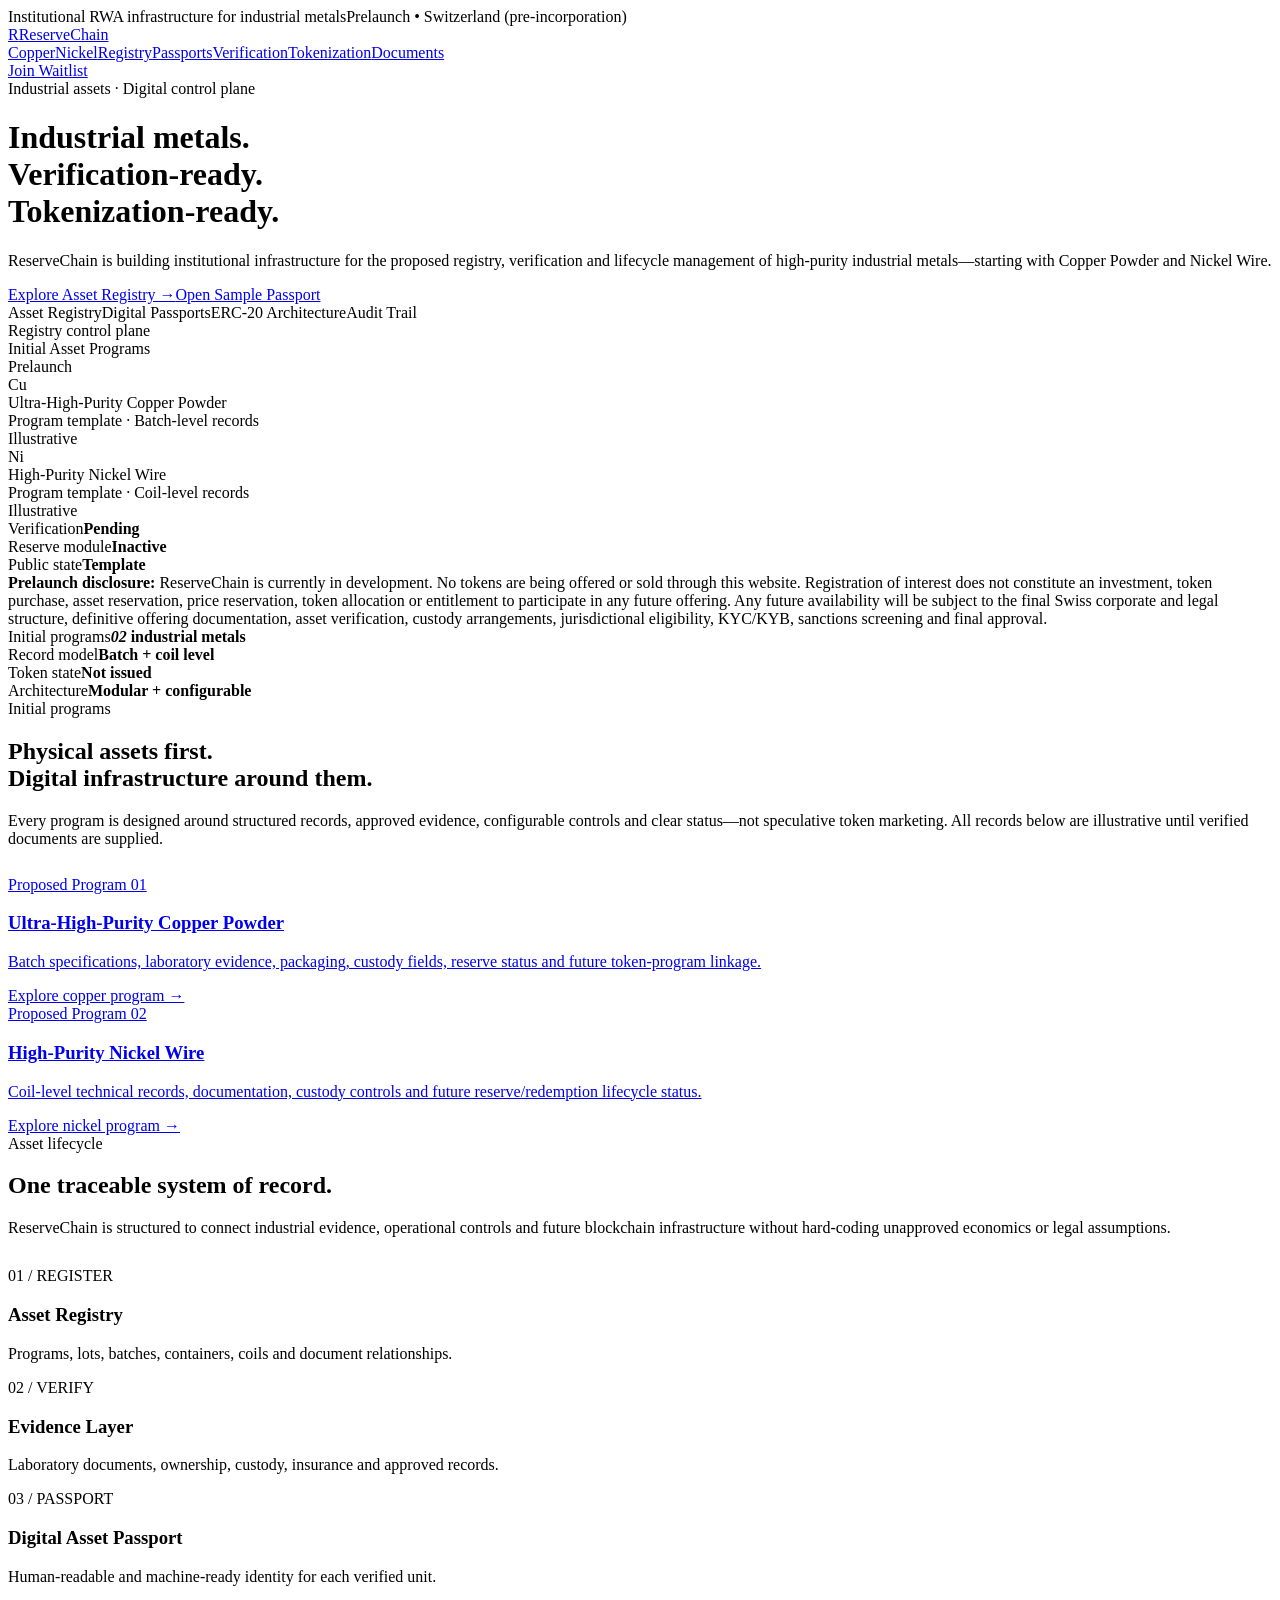
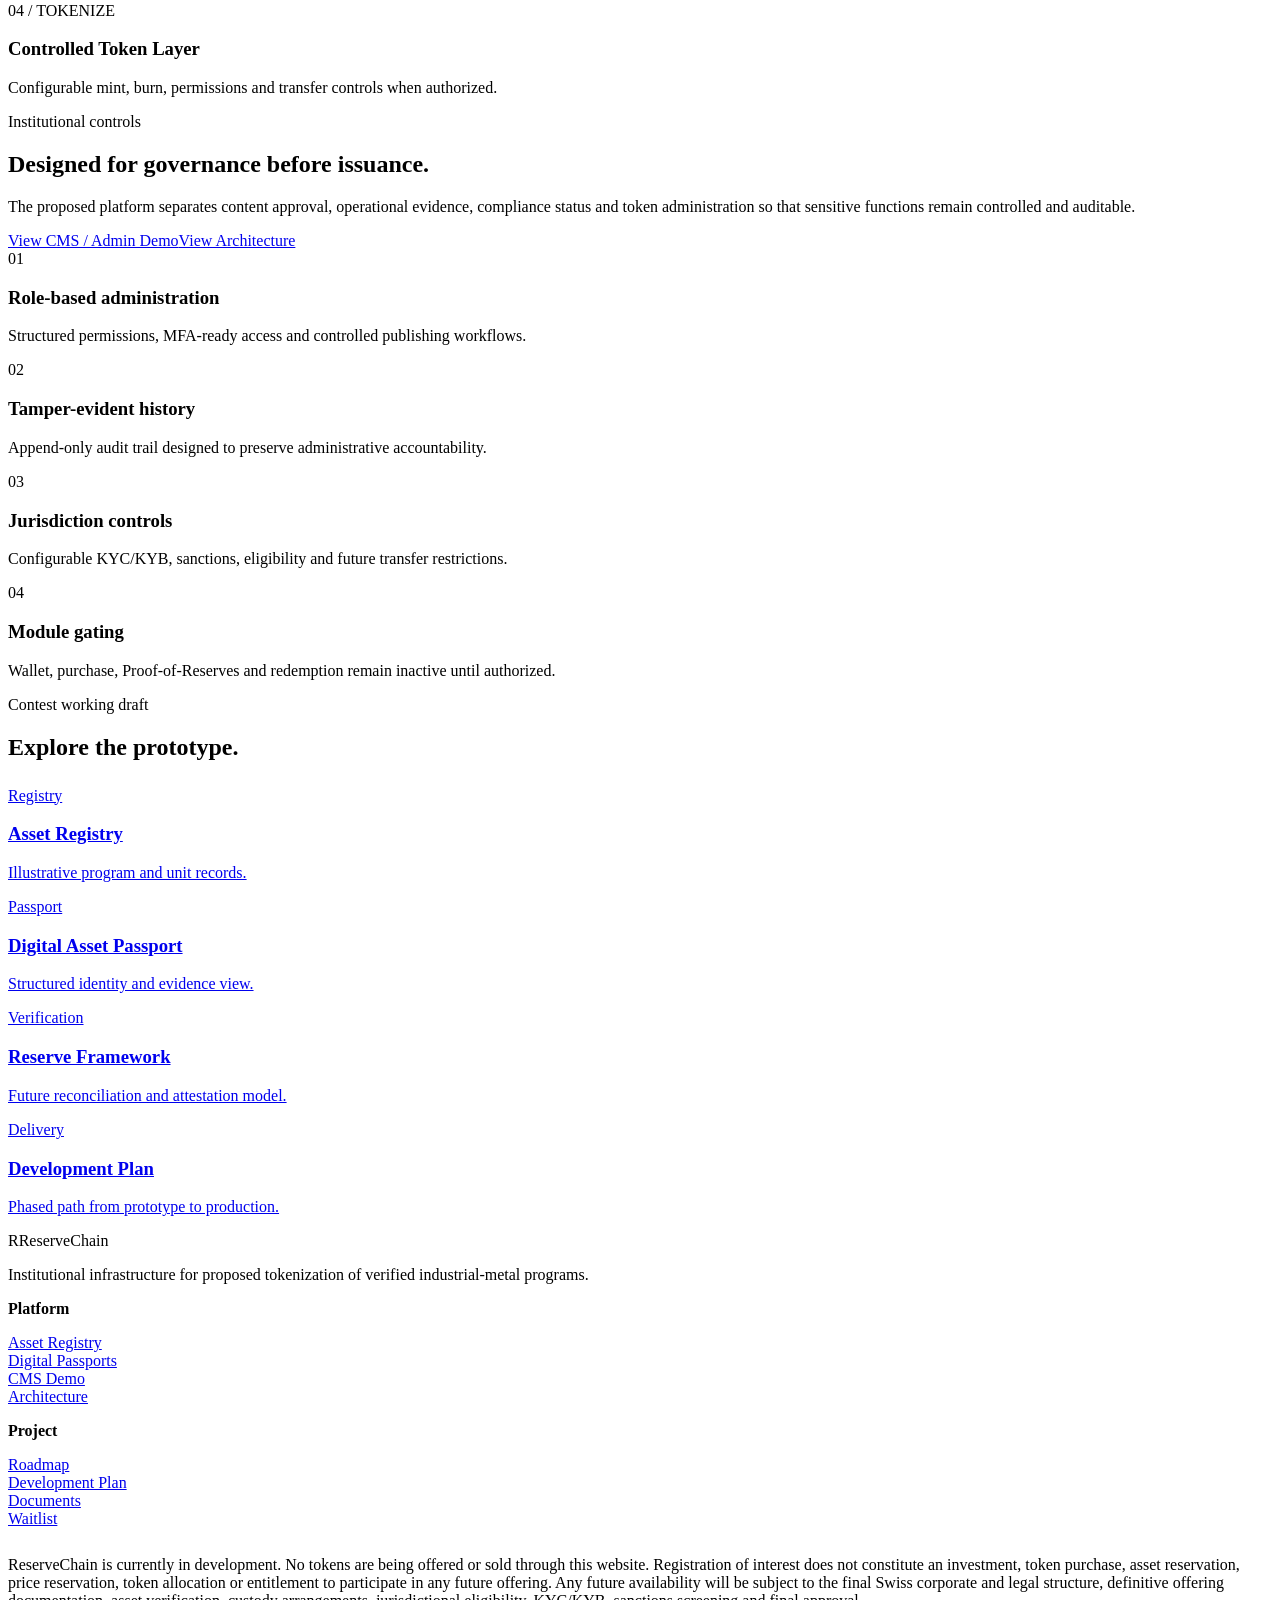
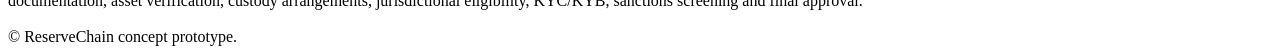
==== index.html @ 05911ca4 "Add files via upload" ====
<!doctype html>
<html lang="en">
<head>
<meta charset="utf-8"><meta name="viewport" content="width=device-width,initial-scale=1">
<title>ReserveChain | Institutional Industrial-Metal RWA Infrastructure</title>
<meta name="description" content="ReserveChain institutional industrial-metal tokenization platform prototype for verified Copper Powder and Nickel Wire programs.">
<link rel="stylesheet" href="assets/style.css">
</head>
<body>
<div class="topbar"><div class="container"><span>Institutional RWA infrastructure for industrial metals</span><span>Prelaunch • Switzerland (pre-incorporation)</span></div></div>
<nav class="nav"><div class="container navin"><a class="brand" href="index.html"><span class="mark">R</span><span>ReserveChain</span></a><div class="links"><a href="copper.html">Copper</a><a href="nickel.html">Nickel</a><a href="registry.html">Registry</a><a href="passport.html">Passports</a><a href="verification.html">Verification</a><a href="tokenization.html">Tokenization</a><a href="documents.html">Documents</a></div><a class="btn primary" href="waitlist.html">Join Waitlist</a></div></nav>
<header class="hero"><div class="container hero-split"><div><div class="eyebrow">Industrial assets · Digital control plane</div><h1>Industrial metals.<br>Verification-ready.<br>Tokenization-ready.</h1><p>ReserveChain is building institutional infrastructure for the proposed registry, verification and lifecycle management of high-purity industrial metals—starting with Copper Powder and Nickel Wire.</p><div class="actions"><a class="btn primary" href="registry.html">Explore Asset Registry →</a><a class="btn ghost" href="passport.html">Open Sample Passport</a></div><div class="feature-strip"><span class="feature-pill">Asset Registry</span><span class="feature-pill">Digital Passports</span><span class="feature-pill">ERC-20 Architecture</span><span class="feature-pill">Audit Trail</span></div></div>
<div class="hero-panel"><div class="panel-top"><div><div class="eyebrow">Registry control plane</div><div class="panel-title">Initial Asset Programs</div></div><span class="asset-status">Prelaunch</span></div><div class="asset-row"><div class="asset-icon cu">Cu</div><div><div class="asset-name">Ultra-High-Purity Copper Powder</div><div class="asset-sub">Program template · Batch-level records</div></div><span class="asset-status">Illustrative</span></div><div class="asset-row"><div class="asset-icon ni">Ni</div><div><div class="asset-name">High-Purity Nickel Wire</div><div class="asset-sub">Program template · Coil-level records</div></div><span class="asset-status">Illustrative</span></div><div class="data-grid"><div class="data-box"><span>Verification</span><strong>Pending</strong></div><div class="data-box"><span>Reserve module</span><strong>Inactive</strong></div><div class="data-box"><span>Public state</span><strong>Template</strong></div></div></div></div>
<div class="container"><div class="notice"><strong>Prelaunch disclosure:</strong> ReserveChain is currently in development. No tokens are being offered or sold through this website. Registration of interest does not constitute an investment, token purchase, asset reservation, price reservation, token allocation or entitlement to participate in any future offering. Any future availability will be subject to the final Swiss corporate and legal structure, definitive offering documentation, asset verification, custody arrangements, jurisdictional eligibility, KYC/KYB, sanctions screening and final approval.</div></div></header>
<section class="section"><div class="container"><div class="metrics-band"><div class="metric"><span>Initial programs</span><strong><em>02</em> industrial metals</strong></div><div class="metric"><span>Record model</span><strong>Batch + coil level</strong></div><div class="metric"><span>Token state</span><strong>Not issued</strong></div><div class="metric"><span>Architecture</span><strong>Modular + configurable</strong></div></div></div></section>
<section class="section alt"><div class="container"><div class="eyebrow">Initial programs</div><h2>Physical assets first.<br>Digital infrastructure around them.</h2><p class="lead">Every program is designed around structured records, approved evidence, configurable controls and clear status—not speculative token marketing. All records below are illustrative until verified documents are supplied.</p><div class="grid g2" style="margin-top:28px"><a class="card metal" href="copper.html"><span class="tag warn">Proposed Program 01</span><h3>Ultra-High-Purity Copper Powder</h3><p>Batch specifications, laboratory evidence, packaging, custody fields, reserve status and future token-program linkage.</p><div class="actions"><span class="btn ghost">Explore copper program →</span></div></a><a class="card metal" href="nickel.html"><span class="tag">Proposed Program 02</span><h3>High-Purity Nickel Wire</h3><p>Coil-level technical records, documentation, custody controls and future reserve/redemption lifecycle status.</p><div class="actions"><span class="btn ghost">Explore nickel program →</span></div></a></div></div></section>
<section class="section"><div class="container"><div class="eyebrow">Asset lifecycle</div><h2>One traceable system of record.</h2><p class="lead">ReserveChain is structured to connect industrial evidence, operational controls and future blockchain infrastructure without hard-coding unapproved economics or legal assumptions.</p><div class="process-line" style="margin-top:30px"><div class="process-item"><div class="process-num">01 / REGISTER</div><h3>Asset Registry</h3><p>Programs, lots, batches, containers, coils and document relationships.</p></div><div class="process-item"><div class="process-num">02 / VERIFY</div><h3>Evidence Layer</h3><p>Laboratory documents, ownership, custody, insurance and approved records.</p></div><div class="process-item"><div class="process-num">03 / PASSPORT</div><h3>Digital Asset Passport</h3><p>Human-readable and machine-ready identity for each verified unit.</p></div><div class="process-item"><div class="process-num">04 / TOKENIZE</div><h3>Controlled Token Layer</h3><p>Configurable mint, burn, permissions and transfer controls when authorized.</p></div></div></div></section>
<section class="section alt"><div class="container grid g2"><div><div class="eyebrow">Institutional controls</div><h2>Designed for governance before issuance.</h2><p class="lead">The proposed platform separates content approval, operational evidence, compliance status and token administration so that sensitive functions remain controlled and auditable.</p><div class="actions"><a class="btn ghost" href="admin.html">View CMS / Admin Demo</a><a class="btn ghost" href="architecture.html">View Architecture</a></div></div><div class="grid g2"><div class="card"><div class="shield">01</div><h3>Role-based administration</h3><p>Structured permissions, MFA-ready access and controlled publishing workflows.</p></div><div class="card"><div class="shield">02</div><h3>Tamper-evident history</h3><p>Append-only audit trail designed to preserve administrative accountability.</p></div><div class="card"><div class="shield">03</div><h3>Jurisdiction controls</h3><p>Configurable KYC/KYB, sanctions, eligibility and future transfer restrictions.</p></div><div class="card"><div class="shield">04</div><h3>Module gating</h3><p>Wallet, purchase, Proof-of-Reserves and redemption remain inactive until authorized.</p></div></div></div></section>
<section class="section"><div class="container"><div class="eyebrow">Contest working draft</div><h2>Explore the prototype.</h2><div class="grid g4" style="margin-top:26px"><a class="card" href="registry.html"><span class="tag">Registry</span><h3>Asset Registry</h3><p>Illustrative program and unit records.</p></a><a class="card" href="passport.html"><span class="tag">Passport</span><h3>Digital Asset Passport</h3><p>Structured identity and evidence view.</p></a><a class="card" href="verification.html"><span class="tag">Verification</span><h3>Reserve Framework</h3><p>Future reconciliation and attestation model.</p></a><a class="card" href="schedule.html"><span class="tag">Delivery</span><h3>Development Plan</h3><p>Phased path from prototype to production.</p></a></div></div></section>
<footer class="footer"><div class="container footergrid"><div><div class="brand"><span class="mark">R</span><span>ReserveChain</span></div><p class="small">Institutional infrastructure for proposed tokenization of verified industrial-metal programs.</p></div><div><strong>Platform</strong><p><a href="registry.html">Asset Registry</a><br><a href="passport.html">Digital Passports</a><br><a href="admin.html">CMS Demo</a><br><a href="architecture.html">Architecture</a></p></div><div><strong>Project</strong><p><a href="roadmap.html">Roadmap</a><br><a href="schedule.html">Development Plan</a><br><a href="documents.html">Documents</a><br><a href="waitlist.html">Waitlist</a></p></div></div><div class="container legal" style="margin-top:28px">ReserveChain is currently in development. No tokens are being offered or sold through this website. Registration of interest does not constitute an investment, token purchase, asset reservation, price reservation, token allocation or entitlement to participate in any future offering. Any future availability will be subject to the final Swiss corporate and legal structure, definitive offering documentation, asset verification, custody arrangements, jurisdictional eligibility, KYC/KYB, sanctions screening and final approval.<br><br>© <span id="year"></span> ReserveChain concept prototype.</div></footer>
<script src="assets/app.js"></script>
</body></html>
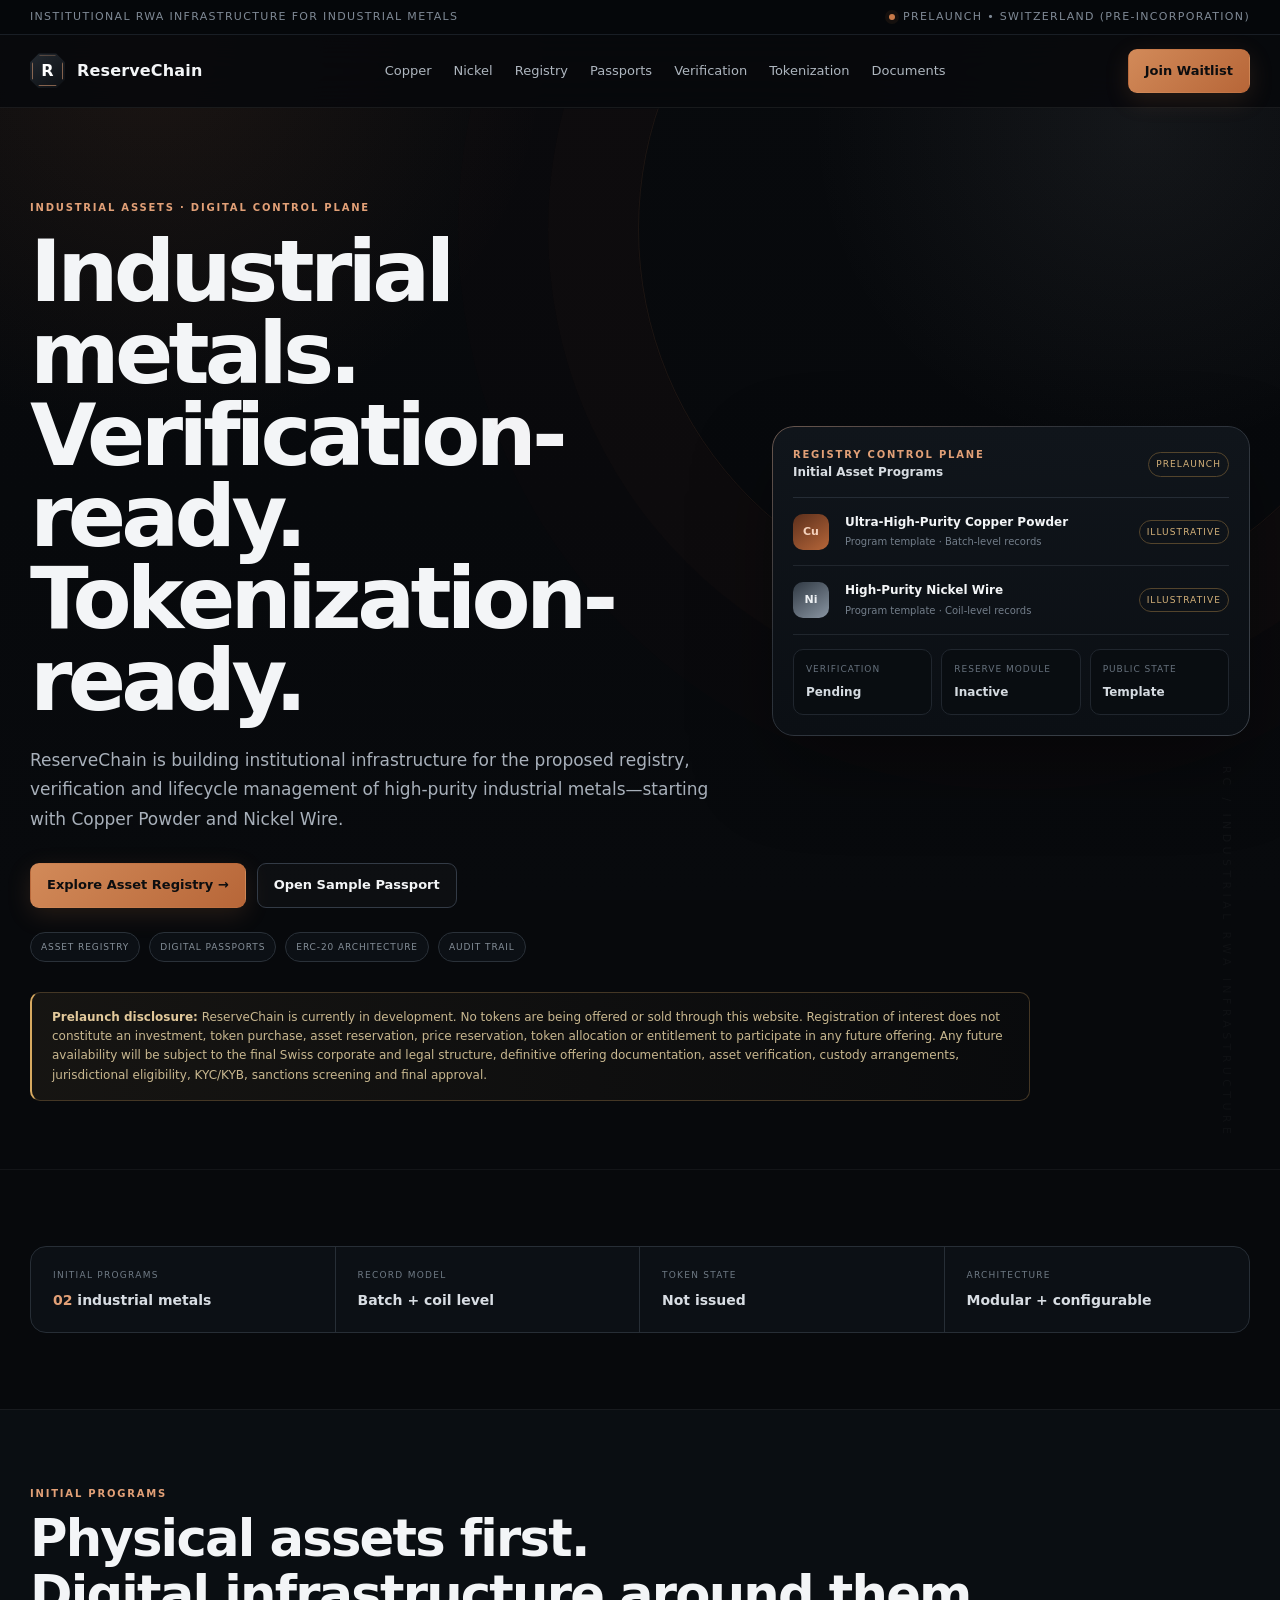
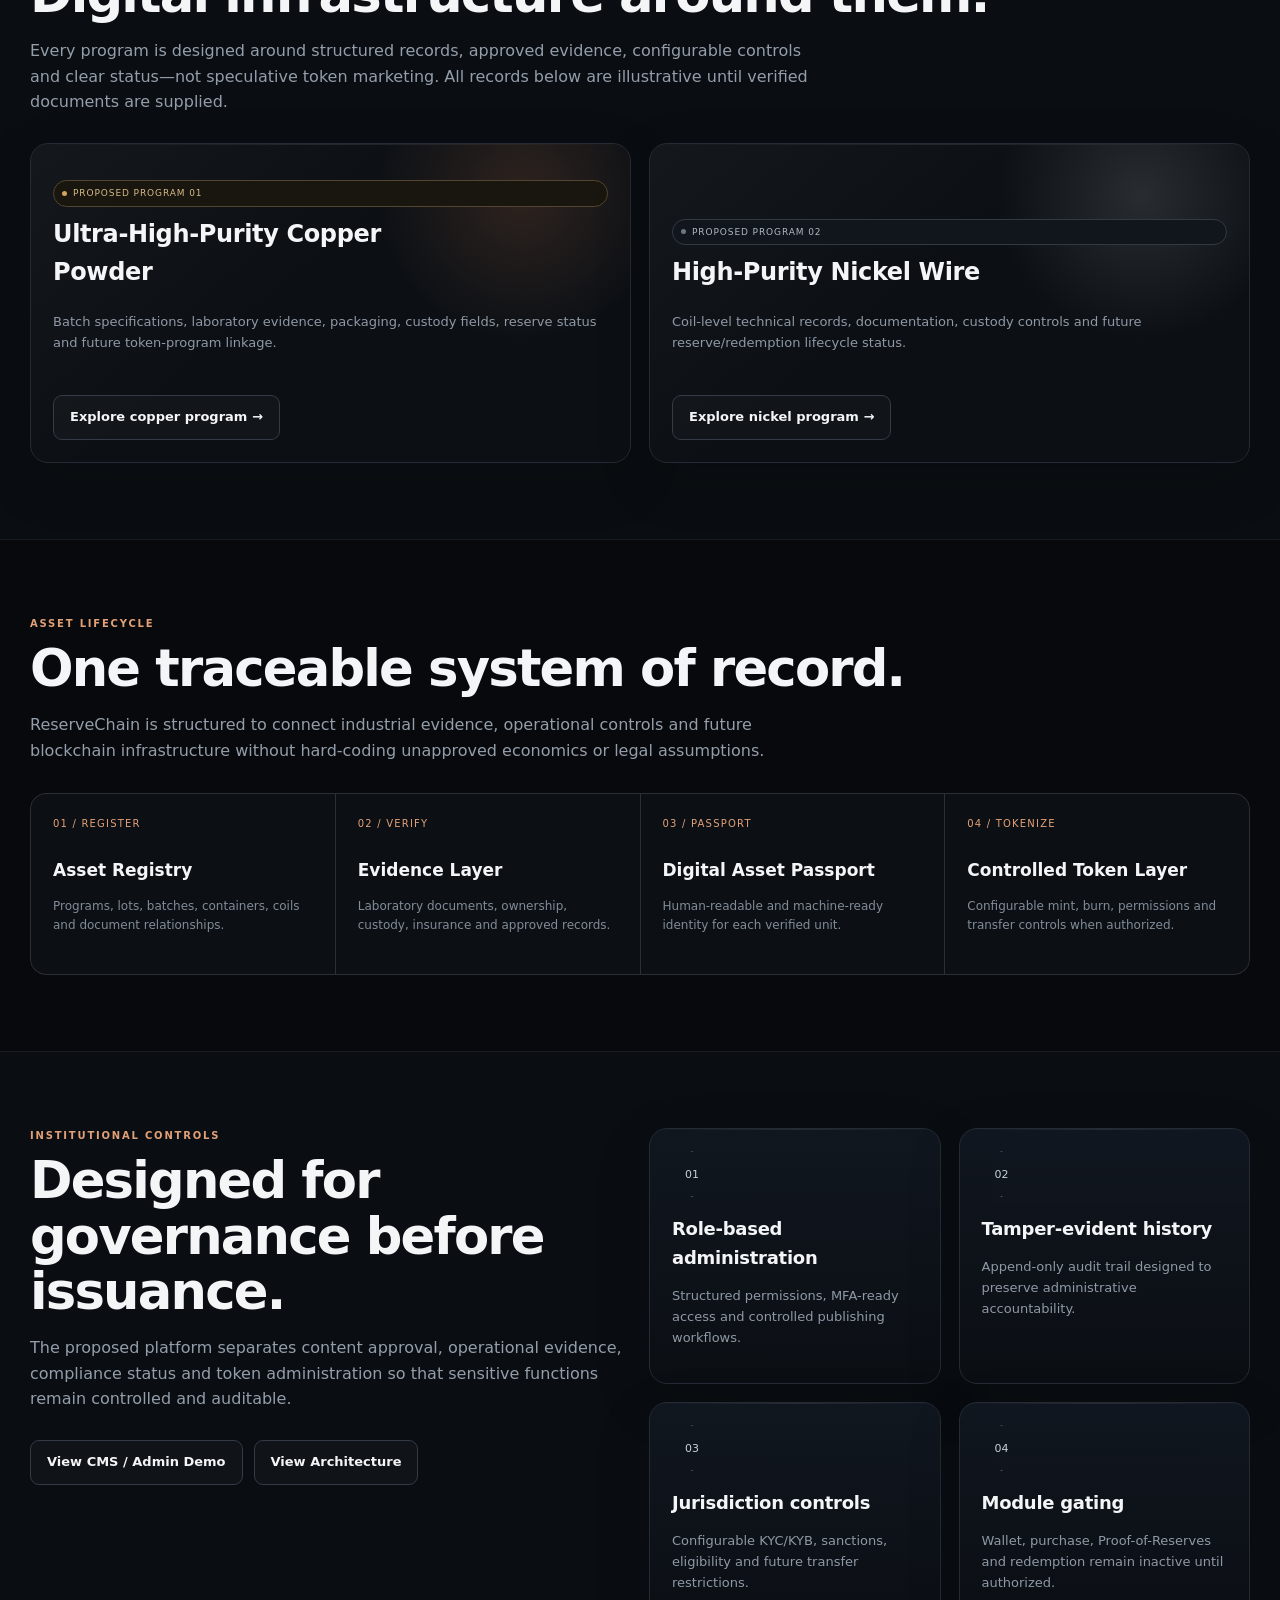
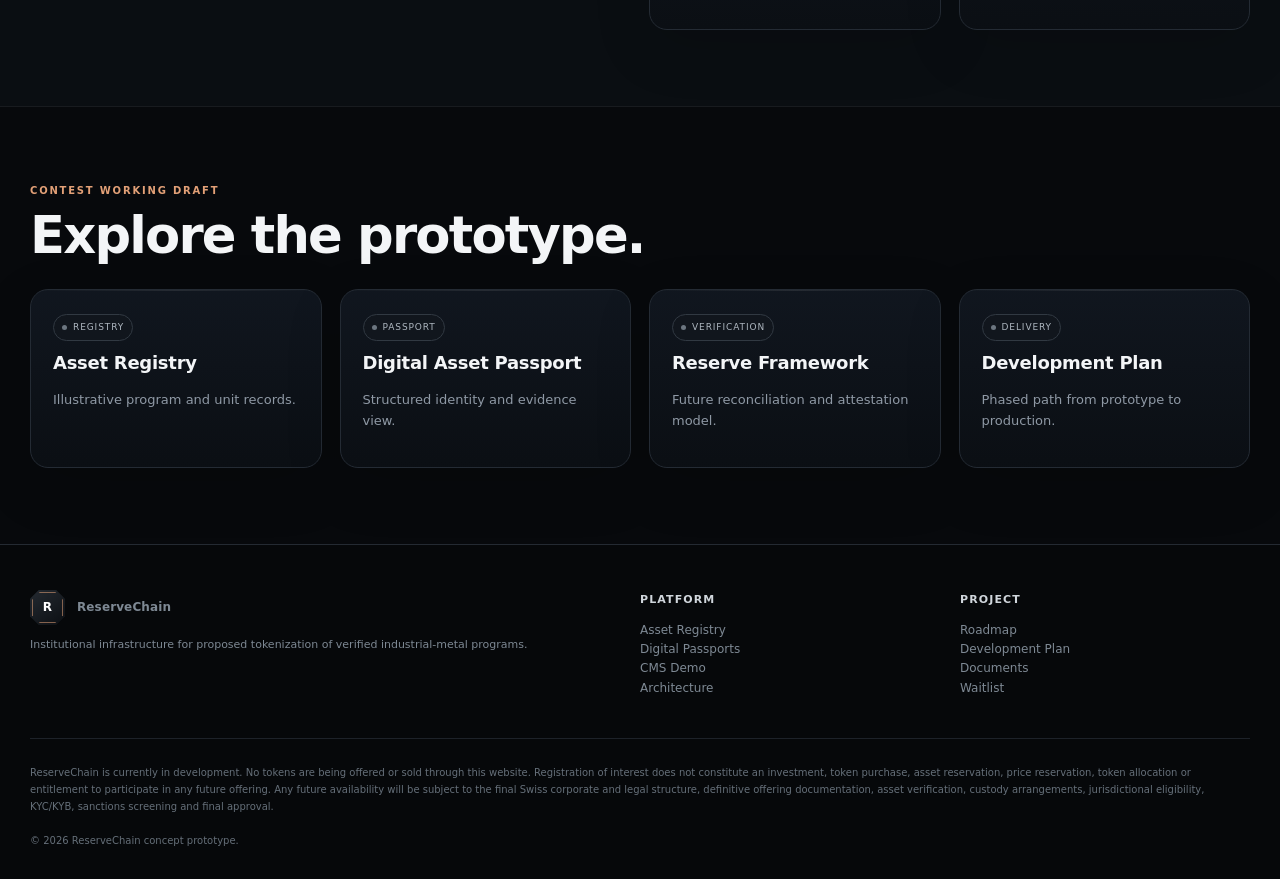
==== commit 690f9864: "Update index.html" ====
--- a/index.html
+++ b/index.html
@@ -4,8 +4,7 @@
 <meta charset="utf-8"><meta name="viewport" content="width=device-width,initial-scale=1">
 <title>ReserveChain | Institutional Industrial-Metal RWA Infrastructure</title>
 <meta name="description" content="ReserveChain institutional industrial-metal tokenization platform prototype for verified Copper Powder and Nickel Wire programs.">
-<link rel="stylesheet" href="assets/style.css">
-</head>
+<link rel="stylesheet" href="style.css"></head>
 <body>
 <div class="topbar"><div class="container"><span>Institutional RWA infrastructure for industrial metals</span><span>Prelaunch • Switzerland (pre-incorporation)</span></div></div>
 <nav class="nav"><div class="container navin"><a class="brand" href="index.html"><span class="mark">R</span><span>ReserveChain</span></a><div class="links"><a href="copper.html">Copper</a><a href="nickel.html">Nickel</a><a href="registry.html">Registry</a><a href="passport.html">Passports</a><a href="verification.html">Verification</a><a href="tokenization.html">Tokenization</a><a href="documents.html">Documents</a></div><a class="btn primary" href="waitlist.html">Join Waitlist</a></div></nav>
@@ -18,5 +17,5 @@
 <section class="section alt"><div class="container grid g2"><div><div class="eyebrow">Institutional controls</div><h2>Designed for governance before issuance.</h2><p class="lead">The proposed platform separates content approval, operational evidence, compliance status and token administration so that sensitive functions remain controlled and auditable.</p><div class="actions"><a class="btn ghost" href="admin.html">View CMS / Admin Demo</a><a class="btn ghost" href="architecture.html">View Architecture</a></div></div><div class="grid g2"><div class="card"><div class="shield">01</div><h3>Role-based administration</h3><p>Structured permissions, MFA-ready access and controlled publishing workflows.</p></div><div class="card"><div class="shield">02</div><h3>Tamper-evident history</h3><p>Append-only audit trail designed to preserve administrative accountability.</p></div><div class="card"><div class="shield">03</div><h3>Jurisdiction controls</h3><p>Configurable KYC/KYB, sanctions, eligibility and future transfer restrictions.</p></div><div class="card"><div class="shield">04</div><h3>Module gating</h3><p>Wallet, purchase, Proof-of-Reserves and redemption remain inactive until authorized.</p></div></div></div></section>
 <section class="section"><div class="container"><div class="eyebrow">Contest working draft</div><h2>Explore the prototype.</h2><div class="grid g4" style="margin-top:26px"><a class="card" href="registry.html"><span class="tag">Registry</span><h3>Asset Registry</h3><p>Illustrative program and unit records.</p></a><a class="card" href="passport.html"><span class="tag">Passport</span><h3>Digital Asset Passport</h3><p>Structured identity and evidence view.</p></a><a class="card" href="verification.html"><span class="tag">Verification</span><h3>Reserve Framework</h3><p>Future reconciliation and attestation model.</p></a><a class="card" href="schedule.html"><span class="tag">Delivery</span><h3>Development Plan</h3><p>Phased path from prototype to production.</p></a></div></div></section>
 <footer class="footer"><div class="container footergrid"><div><div class="brand"><span class="mark">R</span><span>ReserveChain</span></div><p class="small">Institutional infrastructure for proposed tokenization of verified industrial-metal programs.</p></div><div><strong>Platform</strong><p><a href="registry.html">Asset Registry</a><br><a href="passport.html">Digital Passports</a><br><a href="admin.html">CMS Demo</a><br><a href="architecture.html">Architecture</a></p></div><div><strong>Project</strong><p><a href="roadmap.html">Roadmap</a><br><a href="schedule.html">Development Plan</a><br><a href="documents.html">Documents</a><br><a href="waitlist.html">Waitlist</a></p></div></div><div class="container legal" style="margin-top:28px">ReserveChain is currently in development. No tokens are being offered or sold through this website. Registration of interest does not constitute an investment, token purchase, asset reservation, price reservation, token allocation or entitlement to participate in any future offering. Any future availability will be subject to the final Swiss corporate and legal structure, definitive offering documentation, asset verification, custody arrangements, jurisdictional eligibility, KYC/KYB, sanctions screening and final approval.<br><br>© <span id="year"></span> ReserveChain concept prototype.</div></footer>
-<script src="assets/app.js"></script>
+<script src="app.js"></script>
 </body></html>
--- a/style.css
+++ b/style.css
@@ -0,0 +1,16 @@
+:root{
+  --bg:#07090c;--bg2:#0a0d11;--panel:#0d1116;--panel2:#111720;--panel3:#151b24;
+  --line:#252c35;--line2:#333b46;--text:#f3f5f7;--muted:#929ca8;--soft:#c7ced6;
+  --copper:#c97a49;--copper2:#e2a077;--nickel:#c9d0d7;--nickel2:#8995a2;--signal:#87a99c;
+  --warn:#d8aa61;--danger:#d98080;--ok:#82b9a4;--max:1220px;--radius:18px;
+}
+*{box-sizing:border-box}html{scroll-behavior:smooth}body{margin:0;background:var(--bg);color:var(--text);font-family:Inter,ui-sans-serif,system-ui,-apple-system,BlinkMacSystemFont,"Segoe UI",sans-serif;line-height:1.6;-webkit-font-smoothing:antialiased}body:before{content:"";position:fixed;inset:0;pointer-events:none;z-index:-2;background:radial-gradient(circle at 12% 5%,rgba(201,122,73,.10),transparent 28%),radial-gradient(circle at 89% 14%,rgba(201,208,215,.065),transparent 24%),linear-gradient(180deg,#080a0d 0%,#07090c 55%,#080a0d 100%)}body:after{content:"";position:fixed;inset:0;pointer-events:none;z-index:-1;opacity:.17;background-image:linear-gradient(rgba(255,255,255,.018) 1px,transparent 1px),linear-gradient(90deg,rgba(255,255,255,.018) 1px,transparent 1px);background-size:48px 48px;mask-image:linear-gradient(to bottom,black,transparent 72%)}a{color:inherit;text-decoration:none}.container{width:min(var(--max),calc(100% - 44px));margin:auto}.topbar{background:#05070a;border-bottom:1px solid #191e25;color:#7f8995;font-size:11px;text-transform:uppercase;letter-spacing:.12em}.topbar .container{display:flex;justify-content:space-between;align-items:center;gap:18px;padding:8px 0}.topbar span:last-child:before{content:"";display:inline-block;width:6px;height:6px;border-radius:50%;background:var(--copper);margin-right:8px;box-shadow:0 0 0 4px rgba(201,122,73,.08)}
+.nav{position:sticky;top:0;z-index:30;background:rgba(7,9,12,.88);backdrop-filter:blur(18px);border-bottom:1px solid rgba(255,255,255,.07)}.navin{display:flex;align-items:center;justify-content:space-between;min-height:72px;gap:24px}.brand{display:flex;align-items:center;gap:12px;font-weight:760;letter-spacing:.01em}.mark{width:35px;height:35px;display:grid;place-items:center;position:relative;color:#fff;font-weight:820;background:linear-gradient(145deg,#242a31,#0c0f13);clip-path:polygon(25% 0,75% 0,100% 25%,100% 75%,75% 100%,25% 100%,0 75%,0 25%);border-radius:8px}.mark:after{content:"";position:absolute;inset:2px;clip-path:inherit;border:1px solid rgba(226,160,119,.55)}.links{display:flex;align-items:center;gap:22px;color:#aeb6bf;font-size:13px}.links a{position:relative;padding:26px 0}.links a:after{content:"";position:absolute;left:0;right:100%;bottom:18px;height:1px;background:var(--copper);transition:.25s}.links a:hover{color:#fff}.links a:hover:after{right:0}.btn{display:inline-flex;align-items:center;justify-content:center;gap:8px;padding:11px 16px;border-radius:9px;border:1px solid var(--line2);font-weight:650;font-size:13px;transition:.22s;background:#0d1116}.btn:hover{transform:translateY(-1px);border-color:#59616b}.btn.primary{background:linear-gradient(135deg,#d28a59,#b76638);color:#0c0d0f;border-color:transparent;box-shadow:0 7px 24px rgba(201,122,73,.16)}.btn.primary:hover{box-shadow:0 10px 30px rgba(201,122,73,.23)}.btn.ghost{background:rgba(255,255,255,.025)}.menu{display:none}
+.hero{padding:92px 0 68px;position:relative;overflow:hidden;border-bottom:1px solid rgba(255,255,255,.05)}.hero:before{content:"";position:absolute;right:-120px;top:-260px;width:760px;height:760px;border:1px solid rgba(201,122,73,.11);border-radius:50%;box-shadow:0 0 0 90px rgba(201,122,73,.018),0 0 0 180px rgba(201,122,73,.012)}.hero:after{content:"RC / INDUSTRIAL RWA INFRASTRUCTURE";position:absolute;right:3.5vw;bottom:30px;color:rgba(255,255,255,.035);font-size:11px;letter-spacing:.4em;writing-mode:vertical-rl}.eyebrow{color:var(--copper2);text-transform:uppercase;letter-spacing:.18em;font-size:10px;font-weight:760}.hero h1{font-size:clamp(46px,7vw,86px);line-height:.95;max-width:1030px;margin:15px 0 24px;letter-spacing:-.055em;font-weight:720}.hero p{max-width:780px;color:#a8b0ba;font-size:17px;line-height:1.75}.actions{display:flex;flex-wrap:wrap;gap:11px;margin-top:28px}.notice{margin:30px 0 0;padding:15px 17px 15px 20px;border:1px solid #443725;border-left:2px solid var(--warn);background:linear-gradient(90deg,rgba(216,170,97,.075),rgba(216,170,97,.015));border-radius:10px;color:#c9b890;font-size:12px;max-width:1000px}.notice strong{color:#e2c99b}.hero-split{display:grid;grid-template-columns:1.18fr .82fr;gap:54px;align-items:center}.hero-panel{position:relative;background:linear-gradient(180deg,#10151b,#0b0f14);border:1px solid #2a3038;border-radius:22px;padding:20px;box-shadow:0 32px 80px rgba(0,0,0,.35)}.hero-panel:before{content:"";position:absolute;inset:-1px;border-radius:inherit;padding:1px;background:linear-gradient(145deg,rgba(226,160,119,.35),transparent 35%,rgba(201,208,215,.12));mask:linear-gradient(#000 0 0) content-box,linear-gradient(#000 0 0);mask-composite:exclude}.panel-top{display:flex;justify-content:space-between;align-items:center;padding-bottom:15px;border-bottom:1px solid var(--line)}.panel-title{font-size:12px;color:#d8dde2;font-weight:650}.panel-meta{font-size:10px;color:#717b86}.asset-row{display:grid;grid-template-columns:40px 1fr auto;gap:12px;align-items:center;padding:15px 0;border-bottom:1px solid #20262d}.asset-icon{width:36px;height:36px;border-radius:10px;display:grid;place-items:center;font-size:11px;font-weight:800}.asset-icon.cu{background:linear-gradient(145deg,#5b2f1c,#b66639);color:#f4d1bc}.asset-icon.ni{background:linear-gradient(145deg,#303943,#8995a2);color:#edf0f3}.asset-name{font-size:12px;font-weight:650}.asset-sub{font-size:10px;color:#737e8a;margin-top:2px}.asset-status{font-size:9px;text-transform:uppercase;letter-spacing:.12em;color:#d5b27a;border:1px solid #53442c;padding:4px 7px;border-radius:999px}.data-grid{display:grid;grid-template-columns:repeat(3,1fr);gap:9px;margin-top:14px}.data-box{padding:12px;background:#090d11;border:1px solid #20262e;border-radius:10px}.data-box span{display:block;font-size:9px;text-transform:uppercase;letter-spacing:.11em;color:#66717d}.data-box strong{display:block;margin-top:7px;font-size:12px;color:#d5dbe1}
+.section{padding:76px 0}.section.alt{background:rgba(13,17,22,.72);border-block:1px solid rgba(255,255,255,.055)}.section h2{font-size:clamp(31px,4vw,52px);line-height:1.08;margin:9px 0 15px;letter-spacing:-.035em;font-weight:690}.lead{color:#949eaa;max-width:790px;font-size:16px}.grid{display:grid;gap:18px}.g2{grid-template-columns:repeat(2,1fr)}.g3{grid-template-columns:repeat(3,1fr)}.g4{grid-template-columns:repeat(4,1fr)}.card{position:relative;background:linear-gradient(180deg,rgba(17,23,32,.96),rgba(11,15,20,.98));border:1px solid #242b34;border-radius:var(--radius);padding:22px;box-shadow:0 18px 55px rgba(0,0,0,.15);overflow:hidden}.card:after{content:"";position:absolute;left:0;top:0;width:100%;height:1px;background:linear-gradient(90deg,transparent,rgba(255,255,255,.09),transparent)}.card:hover{border-color:#343d48}.card h3{margin:8px 0 8px;font-size:18px;letter-spacing:-.015em}.card p{color:#8f99a5;font-size:13px}.kpi{font-size:34px;font-weight:720;letter-spacing:-.045em}.tag{display:inline-flex;align-items:center;gap:6px;padding:5px 8px;border-radius:999px;border:1px solid #313942;background:#11161d;color:#aeb7c0;font-size:9px;text-transform:uppercase;letter-spacing:.10em}.tag:before{content:"";width:5px;height:5px;border-radius:50%;background:#6c7680}.tag.green{border-color:#315044;color:#99c5b5;background:#0f1a17}.tag.green:before{background:#77af9a}.tag.warn{border-color:#53452f;color:#d5ba86;background:#19150f}.tag.warn:before{background:#d0a65e}.metal{min-height:320px;display:flex;flex-direction:column;justify-content:flex-end;position:relative;background:#0c1015}.metal:before{content:"";position:absolute;inset:0;background:radial-gradient(circle at 82% 16%,rgba(201,122,73,.18),transparent 26%),linear-gradient(140deg,rgba(255,255,255,.035),transparent 45%)}.metal:nth-child(2):before{background:radial-gradient(circle at 82% 16%,rgba(201,208,215,.15),transparent 26%),linear-gradient(140deg,rgba(255,255,255,.035),transparent 45%)}.metal>*{position:relative}.metal h3{font-size:24px;max-width:410px}.spec{display:flex;justify-content:space-between;padding:11px 0;border-bottom:1px solid #252c34;gap:20px;font-size:13px}.spec span:first-child{color:#737e89}.spec span:last-child{color:#d3d9df;text-align:right}.tablewrap{overflow:auto;border:1px solid #272e37;border-radius:14px;background:#0b0f14}.table{width:100%;border-collapse:collapse;min-width:780px}.table th,.table td{padding:14px 16px;border-bottom:1px solid #242b33;text-align:left;font-size:12px}.table th{color:#7e8994;background:#11161d;font-size:9px;text-transform:uppercase;letter-spacing:.12em}.table td{color:#ced4da}.table tbody tr:hover{background:#10151b}.status{display:inline-flex;align-items:center;gap:6px;padding:4px 7px;border-radius:999px;background:#101c19;border:1px solid #2b463d;color:#8fbca9;font-size:9px;text-transform:uppercase;letter-spacing:.08em}.status:before{content:"";width:5px;height:5px;border-radius:50%;background:#7eb19d}.status.pending{background:#1a1610;border-color:#4f412b;color:#d1b37a}.status.pending:before{background:#cca258}.passport{border:1px solid #2d3540;border-radius:20px;overflow:hidden;background:#0b0f14;box-shadow:0 30px 80px rgba(0,0,0,.22)}.passporthead{padding:25px;background:linear-gradient(135deg,#151b23,#0d1117);display:flex;justify-content:space-between;gap:18px;border-bottom:1px solid #2a313a}.passportbody{padding:26px}.mono{font-family:ui-monospace,SFMono-Regular,Menlo,monospace;font-size:11px;color:#9aa5af}.steps{counter-reset:s}.step{position:relative;padding:0 0 30px 52px}.step:before{counter-increment:s;content:counter(s);position:absolute;left:0;top:0;width:31px;height:31px;border-radius:9px;display:grid;place-items:center;background:#151b22;color:var(--copper2);border:1px solid #3a312b;font-size:11px;font-weight:750}.step:after{content:"";position:absolute;left:15px;top:33px;bottom:0;width:1px;background:#2a3038}.step:last-child:after{display:none}
+.metrics-band{display:grid;grid-template-columns:repeat(4,1fr);border:1px solid #272e36;border-radius:16px;overflow:hidden;background:#0c1015}.metric{padding:21px 22px;border-right:1px solid #272e36}.metric:last-child{border-right:0}.metric span{display:block;color:#6f7a85;font-size:9px;text-transform:uppercase;letter-spacing:.14em}.metric strong{display:block;margin-top:7px;font-size:14px;color:#d8dde3}.metric strong em{font-style:normal;color:var(--copper2)}.process-line{display:grid;grid-template-columns:repeat(4,1fr);gap:1px;background:#2a3038;border:1px solid #2a3038;border-radius:16px;overflow:hidden}.process-item{background:#0c1015;padding:22px;min-height:180px}.process-num{font-size:10px;color:var(--copper2);letter-spacing:.12em}.process-item h3{font-size:17px;margin:25px 0 8px}.process-item p{font-size:12px;color:#818c97}.shield{width:40px;height:46px;border:1px solid #545e68;clip-path:polygon(50% 0,94% 16%,88% 68%,50% 100%,12% 68%,6% 16%);display:grid;place-items:center;color:var(--nickel);font-size:11px;margin-bottom:18px}
+.footer{padding:45px 0 30px;border-top:1px solid #242a32;color:#7e8994;font-size:12px;background:#06080a}.footergrid{display:grid;grid-template-columns:2fr 1fr 1fr;gap:30px}.footer strong{color:#d0d6dc;font-size:11px;text-transform:uppercase;letter-spacing:.1em}.footer a:hover{color:#fff}.legal{font-size:10px;color:#656f79;line-height:1.7;border-top:1px solid #1d2229;padding-top:25px}.small{font-size:11px;color:#7d8893}
+.form{display:grid;gap:14px}.field label{display:block;margin-bottom:6px;font-size:10px;text-transform:uppercase;letter-spacing:.09em;color:#89939e}.field input,.field select,.field textarea{width:100%;background:#090d11;color:var(--text);border:1px solid #2c343e;border-radius:9px;padding:12px 13px;outline:none}.field input:focus,.field textarea:focus,.field select:focus{border-color:#9a6748;box-shadow:0 0 0 3px rgba(201,122,73,.08)}.msg{display:none;padding:12px 14px;border-radius:9px;background:#101c19;border:1px solid #2b463d;color:#9fc3b5;font-size:12px}
+.admin-shell{display:grid;grid-template-columns:245px 1fr;min-height:740px;border:1px solid #2c333c;border-radius:20px;overflow:hidden;box-shadow:0 32px 90px rgba(0,0,0,.25)}.sidebar{background:#080b0f;padding:20px;border-right:1px solid #222831}.sidebar a{display:block;padding:10px 12px;border-radius:8px;color:#76818c;font-size:11px;margin:3px 0}.sidebar a.active,.sidebar a:hover{background:#141920;color:#e5e9ed}.sidebar a.active{box-shadow:inset 2px 0 var(--copper)}.adminmain{background:#0d1116;padding:25px}.adminbar{display:flex;justify-content:space-between;gap:12px;align-items:center;margin-bottom:20px}.bar{height:6px;border-radius:999px;background:#20262d;overflow:hidden}.bar i{display:block;height:100%;background:linear-gradient(90deg,#9d5935,var(--copper2))}.arch{display:grid;grid-template-columns:repeat(5,1fr);gap:10px;align-items:stretch}.arch .node{padding:18px 12px;border:1px solid #2a313a;border-radius:12px;background:#0e1319;text-align:center;font-size:11px;color:#b2bac2}.arch .node:hover{border-color:#745039}.arch .arrow{display:none}.timeline{display:grid;gap:12px}.phase{display:grid;grid-template-columns:120px 1fr;gap:22px;padding:19px;border:1px solid #272e36;border-radius:14px;background:#0d1116}.phase strong{color:var(--copper2);font-size:12px}.phase p{color:#89939e;font-size:13px}.feature-strip{display:flex;flex-wrap:wrap;gap:9px;margin-top:24px}.feature-pill{padding:7px 10px;border:1px solid #2a3139;border-radius:999px;color:#858f99;font-size:9px;text-transform:uppercase;letter-spacing:.1em;background:#0c1015}
+@media(max-width:1000px){.hero-split{grid-template-columns:1fr}.hero-panel{max-width:690px}.links{display:none}.menu{display:inline-flex}.g4{grid-template-columns:1fr 1fr}.arch{grid-template-columns:1fr 1fr}.admin-shell{grid-template-columns:1fr}.sidebar{display:none}.metrics-band,.process-line{grid-template-columns:1fr 1fr}.metric:nth-child(2){border-right:0}.metric:nth-child(-n+2){border-bottom:1px solid #272e36}}
+@media(max-width:700px){.container{width:min(var(--max),calc(100% - 26px))}.topbar .container{display:block}.topbar span{display:block}.topbar span+span{margin-top:3px}.navin{min-height:64px}.nav .btn.primary{padding:9px 11px}.hero{padding:64px 0 48px}.hero h1{font-size:48px;letter-spacing:-.045em}.hero p{font-size:15px}.hero:after{display:none}.g2,.g3,.g4,.metrics-band,.process-line{grid-template-columns:1fr}.metric{border-right:0;border-bottom:1px solid #272e36}.metric:last-child{border-bottom:0}.footergrid{grid-template-columns:1fr}.phase{grid-template-columns:1fr}.passporthead{display:block}.arch{grid-template-columns:1fr}.data-grid{grid-template-columns:1fr}.process-item{min-height:auto}.section{padding:56px 0}}
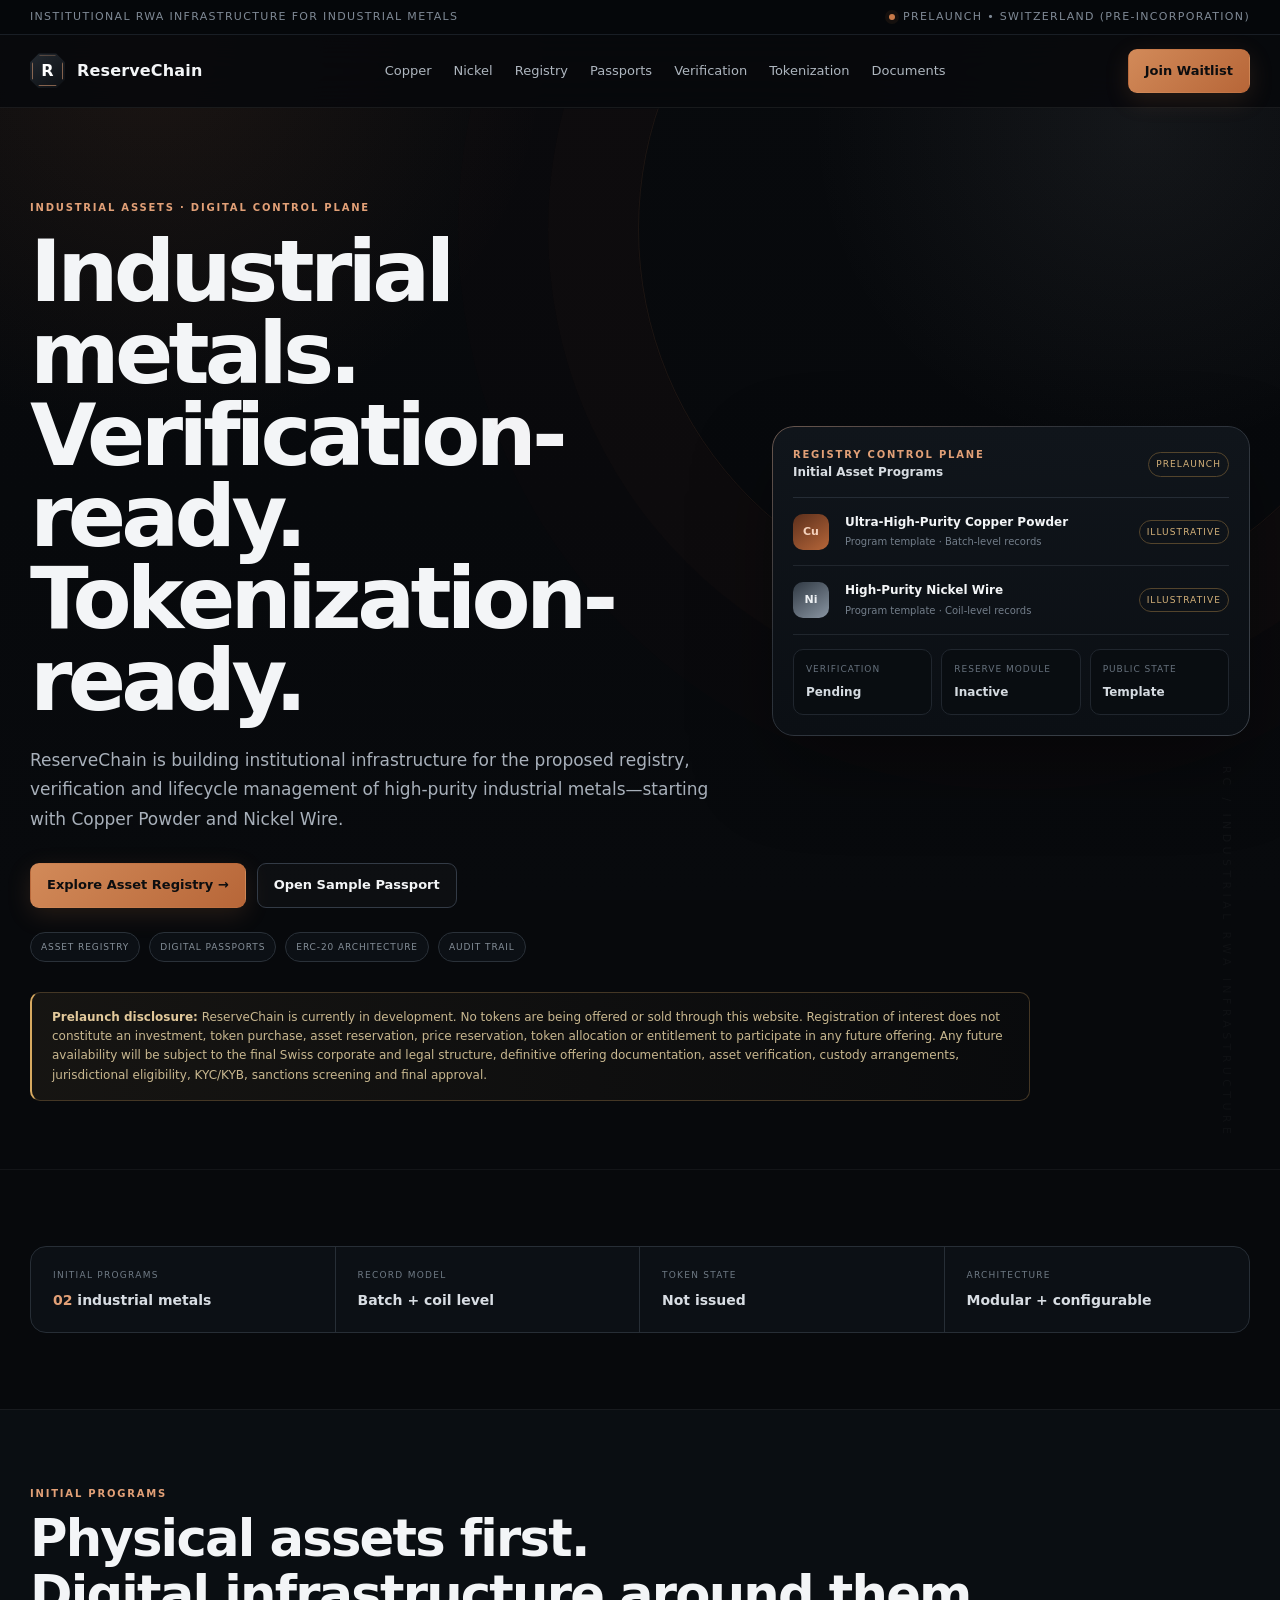
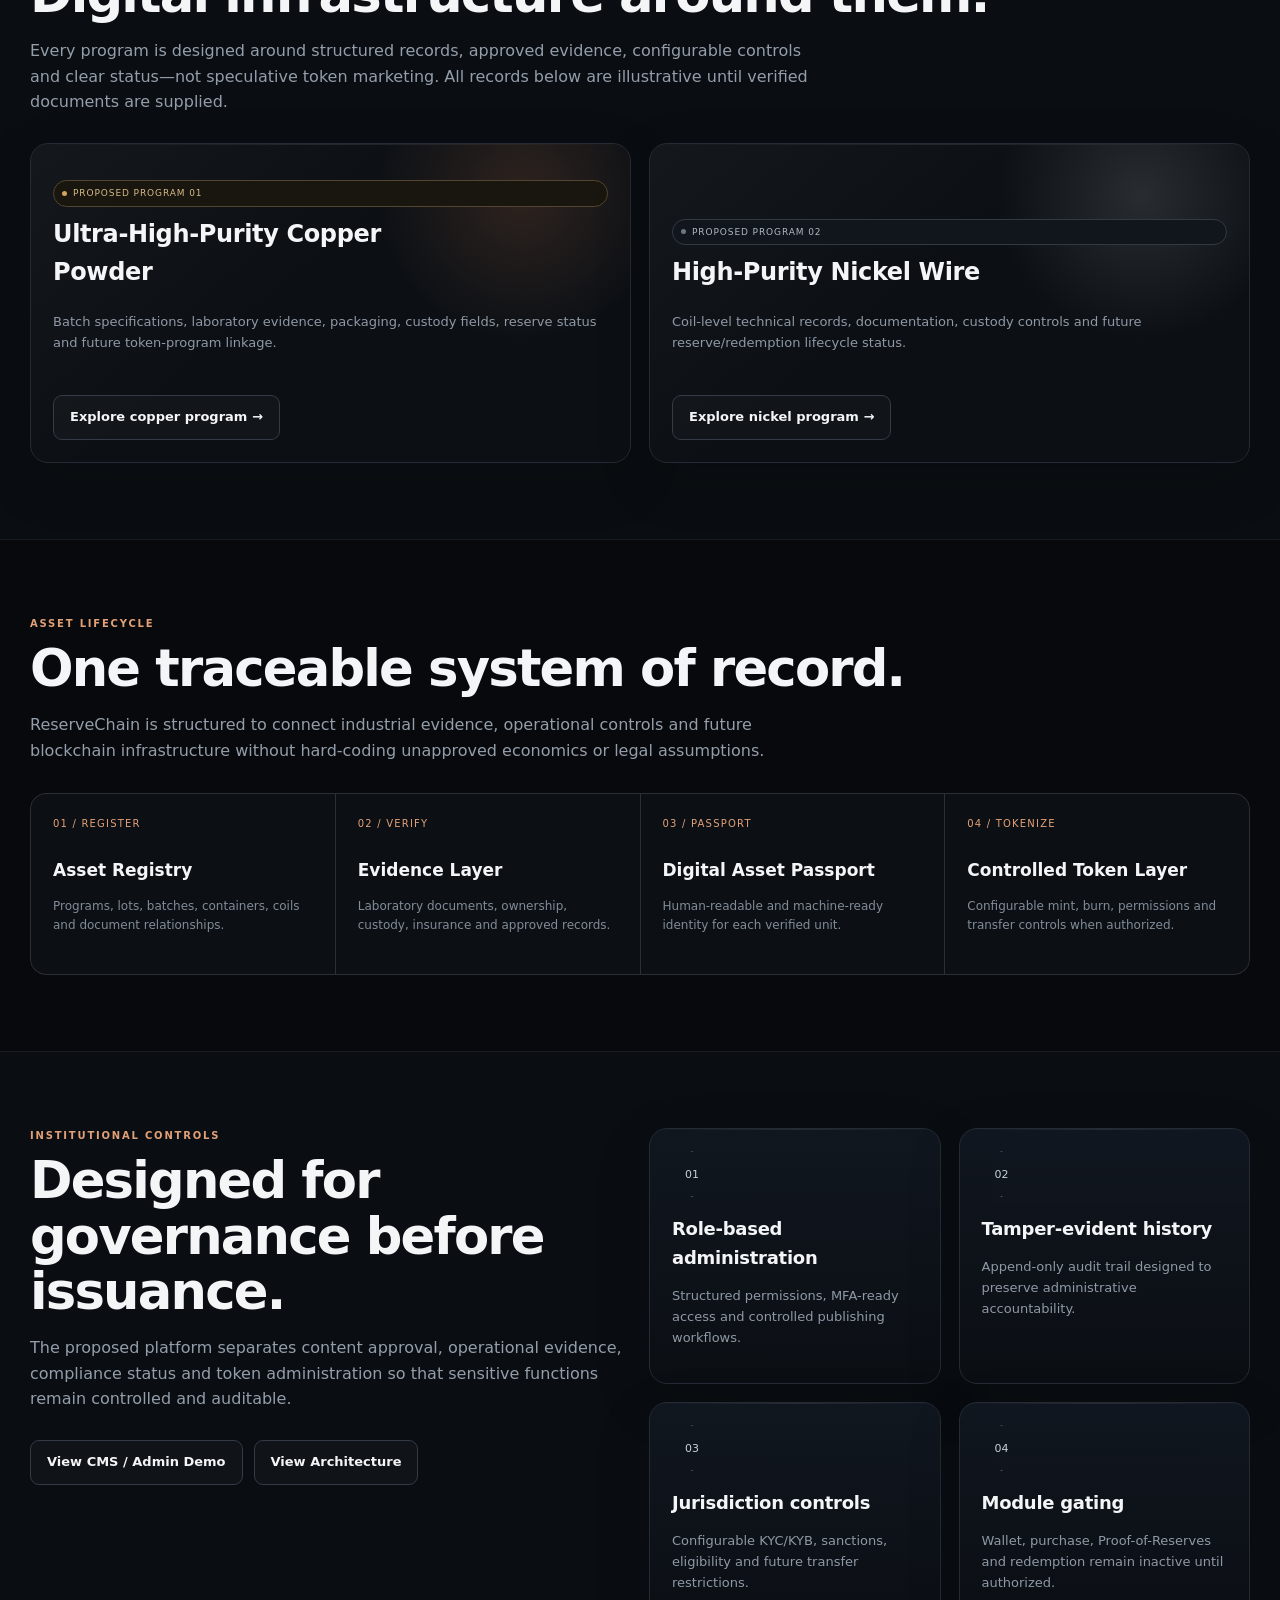
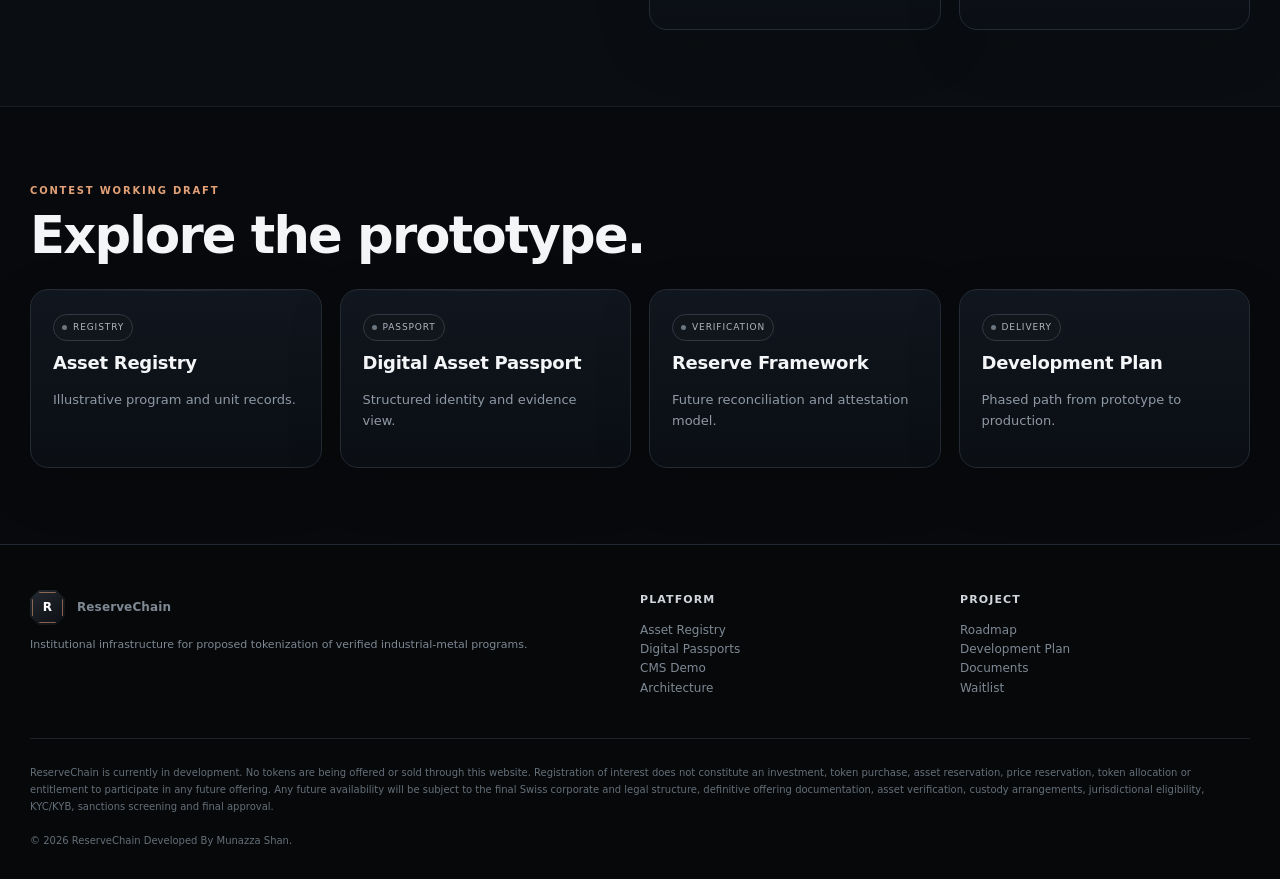
==== commit ef1fb6d8: "Update index.html" ====
--- a/index.html
+++ b/index.html
@@ -16,6 +16,6 @@
 <section class="section"><div class="container"><div class="eyebrow">Asset lifecycle</div><h2>One traceable system of record.</h2><p class="lead">ReserveChain is structured to connect industrial evidence, operational controls and future blockchain infrastructure without hard-coding unapproved economics or legal assumptions.</p><div class="process-line" style="margin-top:30px"><div class="process-item"><div class="process-num">01 / REGISTER</div><h3>Asset Registry</h3><p>Programs, lots, batches, containers, coils and document relationships.</p></div><div class="process-item"><div class="process-num">02 / VERIFY</div><h3>Evidence Layer</h3><p>Laboratory documents, ownership, custody, insurance and approved records.</p></div><div class="process-item"><div class="process-num">03 / PASSPORT</div><h3>Digital Asset Passport</h3><p>Human-readable and machine-ready identity for each verified unit.</p></div><div class="process-item"><div class="process-num">04 / TOKENIZE</div><h3>Controlled Token Layer</h3><p>Configurable mint, burn, permissions and transfer controls when authorized.</p></div></div></div></section>
 <section class="section alt"><div class="container grid g2"><div><div class="eyebrow">Institutional controls</div><h2>Designed for governance before issuance.</h2><p class="lead">The proposed platform separates content approval, operational evidence, compliance status and token administration so that sensitive functions remain controlled and auditable.</p><div class="actions"><a class="btn ghost" href="admin.html">View CMS / Admin Demo</a><a class="btn ghost" href="architecture.html">View Architecture</a></div></div><div class="grid g2"><div class="card"><div class="shield">01</div><h3>Role-based administration</h3><p>Structured permissions, MFA-ready access and controlled publishing workflows.</p></div><div class="card"><div class="shield">02</div><h3>Tamper-evident history</h3><p>Append-only audit trail designed to preserve administrative accountability.</p></div><div class="card"><div class="shield">03</div><h3>Jurisdiction controls</h3><p>Configurable KYC/KYB, sanctions, eligibility and future transfer restrictions.</p></div><div class="card"><div class="shield">04</div><h3>Module gating</h3><p>Wallet, purchase, Proof-of-Reserves and redemption remain inactive until authorized.</p></div></div></div></section>
 <section class="section"><div class="container"><div class="eyebrow">Contest working draft</div><h2>Explore the prototype.</h2><div class="grid g4" style="margin-top:26px"><a class="card" href="registry.html"><span class="tag">Registry</span><h3>Asset Registry</h3><p>Illustrative program and unit records.</p></a><a class="card" href="passport.html"><span class="tag">Passport</span><h3>Digital Asset Passport</h3><p>Structured identity and evidence view.</p></a><a class="card" href="verification.html"><span class="tag">Verification</span><h3>Reserve Framework</h3><p>Future reconciliation and attestation model.</p></a><a class="card" href="schedule.html"><span class="tag">Delivery</span><h3>Development Plan</h3><p>Phased path from prototype to production.</p></a></div></div></section>
-<footer class="footer"><div class="container footergrid"><div><div class="brand"><span class="mark">R</span><span>ReserveChain</span></div><p class="small">Institutional infrastructure for proposed tokenization of verified industrial-metal programs.</p></div><div><strong>Platform</strong><p><a href="registry.html">Asset Registry</a><br><a href="passport.html">Digital Passports</a><br><a href="admin.html">CMS Demo</a><br><a href="architecture.html">Architecture</a></p></div><div><strong>Project</strong><p><a href="roadmap.html">Roadmap</a><br><a href="schedule.html">Development Plan</a><br><a href="documents.html">Documents</a><br><a href="waitlist.html">Waitlist</a></p></div></div><div class="container legal" style="margin-top:28px">ReserveChain is currently in development. No tokens are being offered or sold through this website. Registration of interest does not constitute an investment, token purchase, asset reservation, price reservation, token allocation or entitlement to participate in any future offering. Any future availability will be subject to the final Swiss corporate and legal structure, definitive offering documentation, asset verification, custody arrangements, jurisdictional eligibility, KYC/KYB, sanctions screening and final approval.<br><br>© <span id="year"></span> ReserveChain concept prototype.</div></footer>
+<footer class="footer"><div class="container footergrid"><div><div class="brand"><span class="mark">R</span><span>ReserveChain</span></div><p class="small">Institutional infrastructure for proposed tokenization of verified industrial-metal programs.</p></div><div><strong>Platform</strong><p><a href="registry.html">Asset Registry</a><br><a href="passport.html">Digital Passports</a><br><a href="admin.html">CMS Demo</a><br><a href="architecture.html">Architecture</a></p></div><div><strong>Project</strong><p><a href="roadmap.html">Roadmap</a><br><a href="schedule.html">Development Plan</a><br><a href="documents.html">Documents</a><br><a href="waitlist.html">Waitlist</a></p></div></div><div class="container legal" style="margin-top:28px">ReserveChain is currently in development. No tokens are being offered or sold through this website. Registration of interest does not constitute an investment, token purchase, asset reservation, price reservation, token allocation or entitlement to participate in any future offering. Any future availability will be subject to the final Swiss corporate and legal structure, definitive offering documentation, asset verification, custody arrangements, jurisdictional eligibility, KYC/KYB, sanctions screening and final approval.<br><br>© <span id="year"></span> ReserveChain Developed By Munazza Shan.</div></footer>
 <script src="app.js"></script>
 </body></html>
